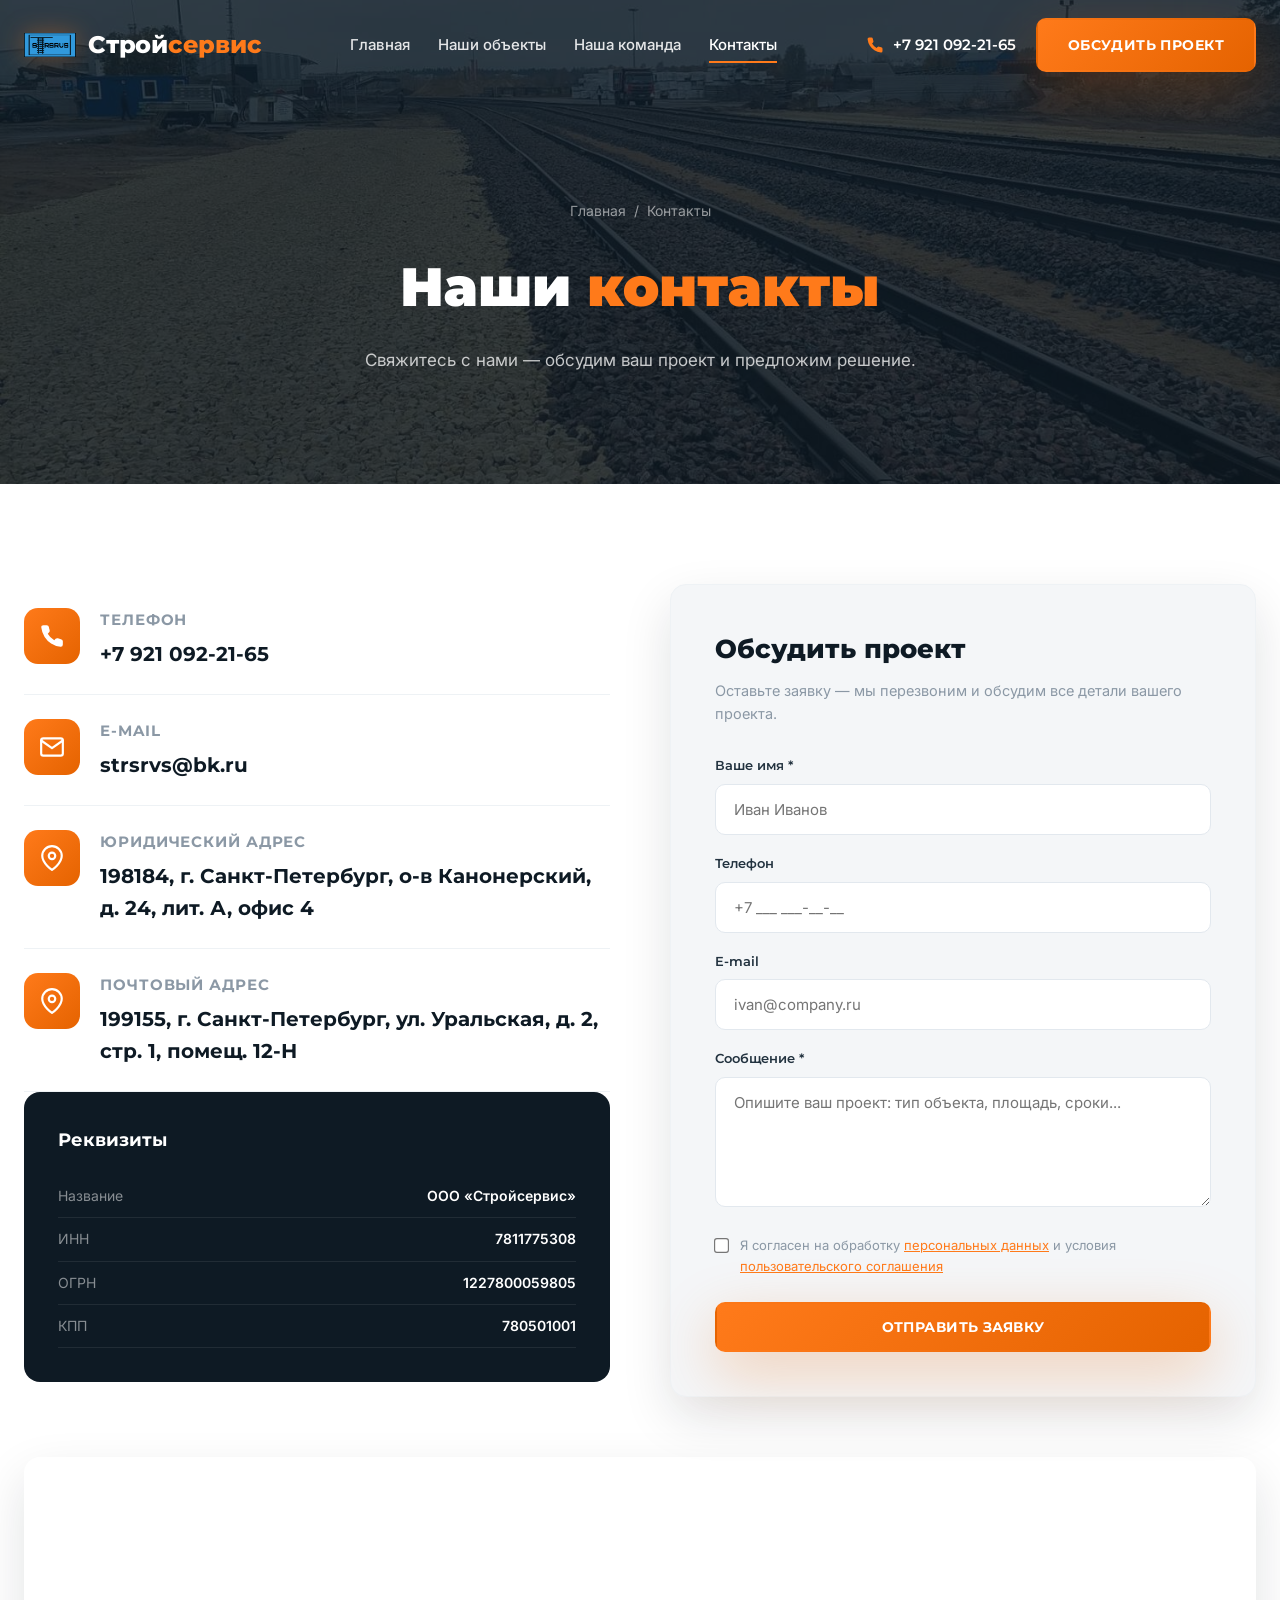
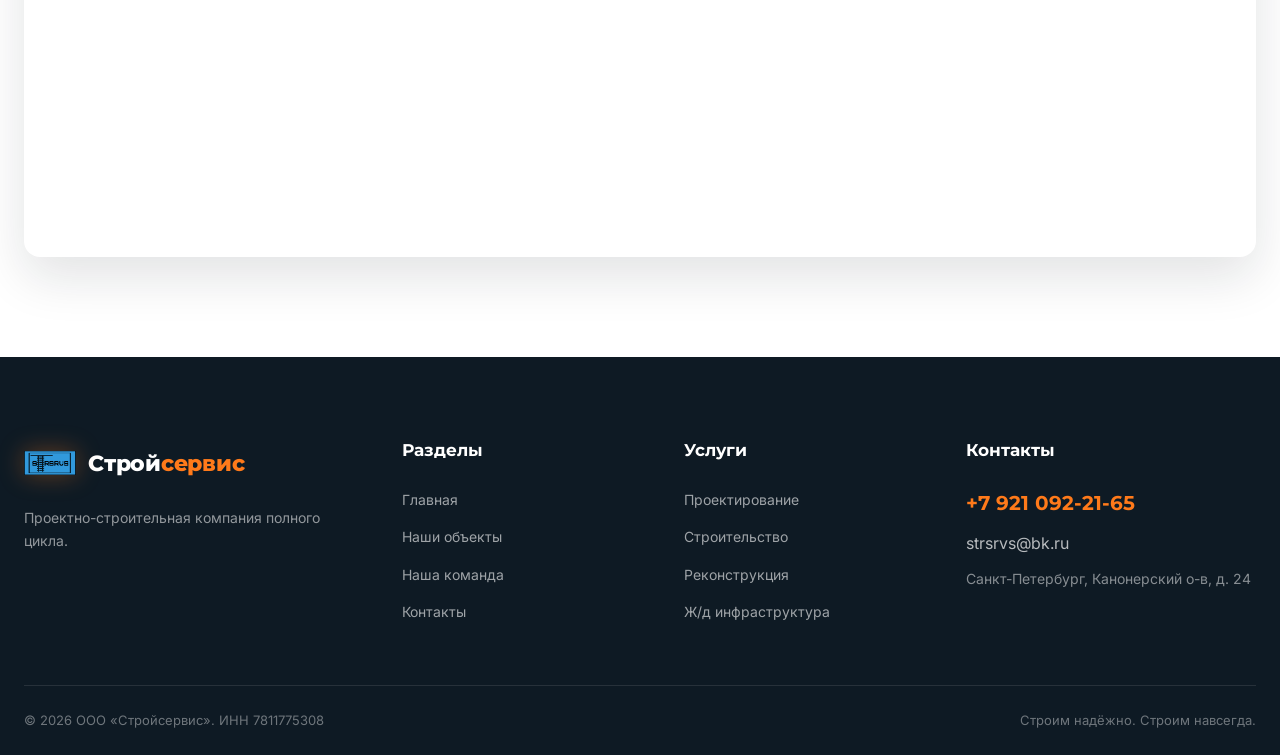
==== pages/contacts.html @ 8204094a "Redesign: modern building company website (Stroyservice)" ====
<!DOCTYPE html>
<html lang="ru">
<head>
    <meta charset="UTF-8">
    <meta name="viewport" content="width=device-width, initial-scale=1.0">
    <title>Контакты — Стройсервис</title>
    <meta name="description" content="Контакты строительной компании Стройсервис: телефон, адрес, email, форма обратной связи. Санкт-Петербург.">
    <link rel="preconnect" href="https://fonts.googleapis.com">
    <link rel="preconnect" href="https://fonts.gstatic.com" crossorigin>
    <link href="https://fonts.googleapis.com/css2?family=Montserrat:wght@400;500;600;700;800;900&family=Inter:wght@400;500;600;700&display=swap" rel="stylesheet">
    <link rel="stylesheet" href="../css/style.css">
</head>
<body>

<div class="progress-bar" id="progressBar"></div>

<!-- HEADER -->
<header class="header" id="header">
    <div class="container header-inner">
        <a href="../index.html" class="logo">
            <img src="../img/hero_5.png" alt="Стройсервис" class="logo-img">
            <span class="logo-text">Строй<span>сервис</span></span>
        </a>
        <nav class="nav" id="nav">
            <a href="../index.html" class="nav-link">Главная</a>
            <a href="objects.html" class="nav-link">Наши объекты</a>
            <a href="team.html" class="nav-link">Наша команда</a>
            <a href="contacts.html" class="nav-link active">Контакты</a>
        </nav>
        <div class="header-actions">
            <a href="tel:+79210922165" class="header-phone">
                <svg width="18" height="18" viewBox="0 0 24 24" fill="none"><path d="M22 16.92v3a2 2 0 0 1-2.18 2 19.79 19.79 0 0 1-8.63-3.07 19.5 19.5 0 0 1-6-6 19.79 19.79 0 0 1-3.07-8.67A2 2 0 0 1 4.11 2h3a2 2 0 0 1 2 1.72c.127.96.361 1.903.7 2.81a2 2 0 0 1-.45 2.11L8.09 9.91a16 16 0 0 0 6 6l1.27-1.27a2 2 0 0 1 2.11-.45c.907.339 1.85.573 2.81.7A2 2 0 0 1 22 16.92z" fill="currentColor"/></svg>
                <span>+7 921 092-21-65</span>
            </a>
            <a href="contacts.html" class="btn btn-primary">Обсудить проект</a>
            <button class="burger" id="burger" aria-label="Меню"><span></span><span></span><span></span></button>
        </div>
    </div>
</header>

<!-- MOBILE MENU -->
<div class="mobile-menu" id="mobileMenu">
    <nav class="mobile-nav">
        <a href="../index.html" class="mobile-link">Главная</a>
        <a href="objects.html" class="mobile-link">Наши объекты</a>
        <a href="team.html" class="mobile-link">Наша команда</a>
        <a href="contacts.html" class="mobile-link active">Контакты</a>
    </nav>
    <div class="mobile-bottom">
        <a href="tel:+79210922165" class="header-phone">+7 921 092-21-65</a>
        <a href="contacts.html" class="btn btn-primary btn-block">Обсудить проект</a>
    </div>
</div>

<!-- PAGE HERO -->
<section class="page-hero" style="background-image:url('../img/hero_4.jpeg')">
    <div class="hero-overlay"></div>
    <div class="container">
        <div class="breadcrumbs"><a href="../index.html">Главная</a><span>/</span><span>Контакты</span></div>
        <h1 class="page-hero-title">Наши <span>контакты</span></h1>
        <p class="page-hero-subtitle">Свяжитесь с нами — обсудим ваш проект и предложим решение.</p>
    </div>
</section>

<!-- CONTACTS -->
<section class="page-section">
    <div class="container">
        <div class="contact-grid">

            <!-- Left: info + requisites -->
            <div>
                <div class="contact-info-item js-scroll">
                    <div class="contact-icon">
                        <svg viewBox="0 0 24 24" fill="none"><path d="M22 16.92v3a2 2 0 0 1-2.18 2 19.79 19.79 0 0 1-8.63-3.07 19.5 19.5 0 0 1-6-6 19.79 19.79 0 0 1-3.07-8.67A2 2 0 0 1 4.11 2h3a2 2 0 0 1 2 1.72c.127.96.361 1.903.7 2.81a2 2 0 0 1-.45 2.11L8.09 9.91a16 16 0 0 0 6 6l1.27-1.27a2 2 0 0 1 2.11-.45c.907.339 1.85.573 2.81.7A2 2 0 0 1 22 16.92z" fill="currentColor"/></svg>
                    </div>
                    <div>
                        <div class="contact-item-title">Телефон</div>
                        <div class="contact-item-value"><a href="tel:+79210922165">+7 921 092-21-65</a></div>
                    </div>
                </div>

                <div class="contact-info-item js-scroll">
                    <div class="contact-icon">
                        <svg viewBox="0 0 24 24" fill="none"><path d="M4 4h16c1.1 0 2 .9 2 2v12c0 1.1-.9 2-2 2H4c-1.1 0-2-.9-2-2V6c0-1.1.9-2 2-2z" stroke="currentColor" stroke-width="2"/><path d="M22 6l-10 7L2 6" stroke="currentColor" stroke-width="2" stroke-linecap="round" stroke-linejoin="round"/></svg>
                    </div>
                    <div>
                        <div class="contact-item-title">E-mail</div>
                        <div class="contact-item-value"><a href="mailto:strsrvs@bk.ru">strsrvs@bk.ru</a></div>
                    </div>
                </div>

                <div class="contact-info-item js-scroll">
                    <div class="contact-icon">
                        <svg viewBox="0 0 24 24" fill="none"><path d="M21 10c0 7-9 13-9 13s-9-6-9-13a9 9 0 0 1 18 0z" stroke="currentColor" stroke-width="2"/><circle cx="12" cy="10" r="3" stroke="currentColor" stroke-width="2"/></svg>
                    </div>
                    <div>
                        <div class="contact-item-title">Юридический адрес</div>
                        <div class="contact-item-value">198184, г. Санкт-Петербург, о-в Канонерский, д. 24, лит. А, офис 4</div>
                    </div>
                </div>

                <div class="contact-info-item js-scroll">
                    <div class="contact-icon">
                        <svg viewBox="0 0 24 24" fill="none"><path d="M21 10c0 7-9 13-9 13s-9-6-9-13a9 9 0 0 1 18 0z" stroke="currentColor" stroke-width="2"/><circle cx="12" cy="10" r="3" stroke="currentColor" stroke-width="2"/></svg>
                    </div>
                    <div>
                        <div class="contact-item-title">Почтовый адрес</div>
                        <div class="contact-item-value">199155, г. Санкт-Петербург, ул. Уральская, д. 2, стр. 1, помещ. 12-Н</div>
                    </div>
                </div>

                <div class="requisites js-scroll">
                    <h4>Реквизиты</h4>
                    <div class="requisites-row"><dt>Название</dt><dd>ООО «Стройсервис»</dd></div>
                    <div class="requisites-row"><dt>ИНН</dt><dd>7811775308</dd></div>
                    <div class="requisites-row"><dt>ОГРН</dt><dd>1227800059805</dd></div>
                    <div class="requisites-row"><dt>КПП</dt><dd>780501001</dd></div>
                </div>
            </div>

            <!-- Right: form -->
            <div class="form-card js-scroll">
                <div class="form-title">Обсудить проект</div>
                <p class="form-subtitle">Оставьте заявку — мы перезвоним и обсудим все детали вашего проекта.</p>

                <form data-form="main">
                    <div class="form-group">
                        <label for="c-name">Ваше имя *</label>
                        <input class="form-input" type="text" id="c-name" placeholder="Иван Иванов" required>
                    </div>
                    <div class="form-group">
                        <label for="c-phone">Телефон</label>
                        <input class="form-input" type="tel" id="c-phone" placeholder="+7 ___ ___-__-__">
                    </div>
                    <div class="form-group">
                        <label for="c-email">E-mail</label>
                        <input class="form-input" type="email" id="c-email" placeholder="ivan@company.ru">
                    </div>
                    <div class="form-group">
                        <label for="c-msg">Сообщение *</label>
                        <textarea class="form-textarea" id="c-msg" placeholder="Опишите ваш проект: тип объекта, площадь, сроки..." required></textarea>
                    </div>
                    <label class="form-check">
                        <input type="checkbox" required>
                        <span>Я согласен на обработку <a href="#">персональных данных</a> и условия <a href="#">пользовательского соглашения</a></span>
                    </label>
                    <button type="submit" class="btn btn-primary btn-block" data-submit>Отправить заявку</button>
                </form>

                <div class="form-success" id="formSuccess">
                    <div class="check-icon">&check;</div>
                    <h3>Заявка отправлена!</h3>
                    <p>Мы свяжемся с вами в ближайшее время.</p>
                </div>
            </div>

        </div>

        <!-- MAP -->
        <div class="map-wrap js-scroll" style="margin-top:60px;">
            <iframe src="https://www.google.com/maps/embed?pb=!1m18!1m12!1m3!1d3000.5!2d30.267386!3d59.949059!2m3!1f0!2f0!3f0!3m2!1i1024!2i768!4f13.1!3m3!1m2!1s0x0%3A0x0!2z59.949059%2C30.267386!5e0!3m2!1sru!2sru!4v1700000000000" allowfullscreen loading="lazy"></iframe>
        </div>

    </div>
</section>

<!-- FOOTER -->
<footer class="footer">
    <div class="container">
        <div class="footer-grid">
            <div class="footer-col">
                <a href="../index.html" class="logo footer-logo">
                    <img src="../img/hero_5.png" alt="Стройсервис" class="logo-img">
                    <span class="logo-text">Строй<span>сервис</span></span>
                </a>
                <p class="footer-desc">Проектно-строительная компания полного цикла.</p>
            </div>
            <div class="footer-col">
                <h4>Разделы</h4>
                <ul class="footer-links">
                    <li><a href="../index.html">Главная</a></li>
                    <li><a href="objects.html">Наши объекты</a></li>
                    <li><a href="team.html">Наша команда</a></li>
                    <li><a href="contacts.html">Контакты</a></li>
                </ul>
            </div>
            <div class="footer-col">
                <h4>Услуги</h4>
                <ul class="footer-links">
                    <li><a href="objects.html">Проектирование</a></li>
                    <li><a href="objects.html">Строительство</a></li>
                    <li><a href="objects.html">Реконструкция</a></li>
                    <li><a href="objects.html">Ж/д инфраструктура</a></li>
                </ul>
            </div>
            <div class="footer-col">
                <h4>Контакты</h4>
                <div class="footer-contact">
                    <a href="tel:+79210922165" class="footer-phone">+7 921 092-21-65</a>
                    <a href="mailto:strsrvs@bk.ru" class="footer-mail">strsrvs@bk.ru</a>
                    <p class="footer-addr">Санкт-Петербург, Канонерский о-в, д. 24</p>
                </div>
            </div>
        </div>
        <div class="footer-bottom">
            <span>&copy; <span id="year"></span> ООО &laquo;Стройсервис&raquo;. ИНН 7811775308</span>
            <span>Строим надёжно. Строим навсегда.</span>
        </div>
    </div>
</footer>

<script src="../js/main.js"></script>
</body>
</html>
---- css/style.css ----
/* =====================================================
   Стройсервис — современный дизайн строительной компании
   ===================================================== */

:root {
    --dark: #0e1a24;
    --dark-2: #16232f;
    --dark-3: #1d2d3a;
    --accent: #ff7a1a;
    --accent-dark: #e56300;
    --accent-light: #ffa35c;
    --light: #f4f6f8;
    --white: #ffffff;
    --gray: #8b98a5;
    --text: #22323f;
    --radius: 16px;
    --radius-sm: 10px;
    --font-h: 'Montserrat', sans-serif;
    --font-b: 'Inter', sans-serif;
    --shadow: 0 20px 50px rgba(14, 26, 36, .12);
    --shadow-brand: 0 20px 60px rgba(229, 99, 0, .28);
    --transition: .35s cubic-bezier(.22, .68, 0, 1);
}

*, *::before, *::after {
    box-sizing: border-box;
    margin: 0;
    padding: 0;
}

html {
    scroll-behavior: smooth;
}

body {
    font-family: var(--font-b);
    color: var(--text);
    background: var(--white);
    line-height: 1.6;
    overflow-x: hidden;
}

img {
    max-width: 100%;
    display: block;
}

a {
    text-decoration: none;
    color: inherit;
}

ul {
    list-style: none;
}

button {
    font-family: inherit;
    cursor: pointer;
    border: none;
    background: none;
}

.container {
    width: 100%;
    max-width: 1280px;
    margin: 0 auto;
    padding: 0 24px;
}

.accent {
    color: var(--accent);
}

/* ---------- Progress bar ---------- */
.progress-bar {
    position: fixed;
    top: 0;
    left: 0;
    height: 3px;
    width: 0;
    background: linear-gradient(90deg, var(--accent), var(--accent-light));
    z-index: 1002;
    transition: width .1s linear;
}

/* ---------- Buttons ---------- */
.btn {
    display: inline-flex;
    align-items: center;
    justify-content: center;
    gap: 8px;
    padding: 14px 30px;
    font-family: var(--font-h);
    font-weight: 700;
    font-size: 14px;
    letter-spacing: .03em;
    text-transform: uppercase;
    border-radius: var(--radius-sm);
    transition: var(--transition);
    white-space: nowrap;
    border: 2px solid transparent;
}

.btn-lg {
    padding: 17px 38px;
    font-size: 15px;
}

.btn-block {
    width: 100%;
}

.btn-primary {
    background: linear-gradient(135deg, var(--accent), var(--accent-dark));
    color: var(--white);
    box-shadow: var(--shadow-brand);
}

.btn-primary:hover {
    transform: translateY(-3px);
    box-shadow: 0 28px 70px rgba(229, 99, 0, .4);
}

.btn-ghost {
    background: transparent;
    color: var(--white);
    border-color: rgba(255, 255, 255, .5);
}

.btn-ghost:hover {
    border-color: var(--accent);
    background: var(--accent);
    transform: translateY(-3px);
}

.btn-outline {
    color: var(--dark);
    background: transparent;
    border-color: var(--dark);
}

.btn-outline:hover {
    background: var(--dark);
    color: var(--white);
}

.btn-light {
    background: var(--white);
    color: var(--dark);
    box-shadow: 0 20px 50px rgba(0, 0, 0, .25);
}

.btn-light:hover {
    transform: translateY(-3px);
    background: var(--accent);
    color: var(--white);
}

/* ---------- Header ---------- */
.header {
    position: fixed;
    top: 0;
    left: 0;
    right: 0;
    z-index: 1000;
    padding: 18px 0;
    transition: var(--transition);
    background: transparent;
}

.header.scrolled {
    background: rgba(14, 26, 36, .92);
    backdrop-filter: blur(14px);
    padding: 12px 0;
    box-shadow: 0 10px 40px rgba(0, 0, 0, .3);
}

.header-inner {
    display: flex;
    align-items: center;
    justify-content: space-between;
    gap: 30px;
}

.logo {
    display: flex;
    align-items: center;
    gap: 12px;
}

.logo-img {
    width: 52px;
    height: 52px;
    object-fit: contain;
    filter: drop-shadow(0 0 12px rgba(255, 122, 26, .35));
}

.logo-text {
    font-family: var(--font-h);
    font-weight: 800;
    font-size: 24px;
    color: var(--white);
    letter-spacing: -0.01em;
}

.logo-text span {
    color: var(--accent);
}

.nav {
    display: flex;
    gap: 28px;
}

.nav-link {
    position: relative;
    color: rgba(255, 255, 255, .88);
    font-weight: 500;
    font-size: 15px;
    padding: 6px 0;
    transition: color var(--transition);
}

.nav-link::after {
    content: '';
    position: absolute;
    bottom: 0;
    left: 0;
    width: 0;
    height: 2px;
    background: var(--accent);
    transition: width var(--transition);
}

.nav-link:hover, .nav-link.active {
    color: var(--white);
}

.nav-link:hover::after, .nav-link.active::after {
    width: 100%;
}

.header-actions {
    display: flex;
    align-items: center;
    gap: 20px;
}

.header-phone {
    display: flex;
    align-items: center;
    gap: 9px;
    color: var(--white);
    font-weight: 600;
    font-size: 15px;
    font-family: var(--font-h);
    transition: color var(--transition);
}

.header-phone svg {
    color: var(--accent);
}

.header-phone:hover {
    color: var(--accent);
}

.burger {
    display: none;
    flex-direction: column;
    gap: 5px;
    padding: 8px;
}

.burger span {
    width: 26px;
    height: 3px;
    background: var(--white);
    border-radius: 3px;
    transition: var(--transition);
}

.burger.open span:nth-child(1) {
    transform: translateY(8px) rotate(45deg);
}

.burger.open span:nth-child(2) {
    opacity: 0;
}

.burger.open span:nth-child(3) {
    transform: translateY(-8px) rotate(-45deg);
}

/* ---------- Mobile menu ---------- */
.mobile-menu {
    position: fixed;
    top: 0;
    right: -100%;
    width: 340px;
    max-width: 90vw;
    height: 100vh;
    background: var(--dark);
    z-index: 999;
    padding: 120px 36px 40px;
    display: flex;
    flex-direction: column;
    justify-content: space-between;
    transition: right .4s cubic-bezier(.22, .68, 0, 1);
    box-shadow: -20px 0 60px rgba(0, 0, 0, .4);
}

.mobile-menu.open {
    right: 0;
}

.mobile-nav {
    display: flex;
    flex-direction: column;
    gap: 8px;
}

.mobile-link {
    font-family: var(--font-h);
    font-size: 22px;
    font-weight: 700;
    color: rgba(255, 255, 255, .85);
    padding: 12px 0;
    border-bottom: 1px solid rgba(255, 255, 255, .08);
    transition: color var(--transition);
}

.mobile-link:hover, .mobile-link.active {
    color: var(--accent);
    padding-left: 10px;
}

.mobile-bottom {
    display: flex;
    flex-direction: column;
    gap: 18px;
}

/* ---------- Hero ---------- */
.hero {
    position: relative;
    min-height: 100vh;
    display: flex;
    align-items: center;
    overflow: hidden;
}

.hero-slider {
    position: absolute;
    inset: 0;
}

.hero-slide {
    position: absolute;
    inset: 0;
    background-size: cover;
    background-position: center;
    opacity: 0;
    transform: scale(1.06);
    transition: opacity 1s ease, transform 7s ease;
}

.hero-slide.active {
    opacity: 1;
    transform: scale(1);
}

.hero-overlay {
    position: absolute;
    inset: 0;
    background: linear-gradient(120deg, rgba(14, 26, 36, .94) 0%, rgba(14, 26, 36, .78) 45%, rgba(14, 26, 36, .4) 100%);
}

.hero-content {
    position: relative;
    z-index: 5;
    max-width: 750px;
    padding-top: 140px;
    padding-bottom: 100px;
}

.hero-badge {
    display: inline-block;
    background: rgba(255, 122, 26, .15);
    border: 1px solid rgba(255, 122, 26, .4);
    color: var(--accent-light);
    font-family: var(--font-h);
    font-weight: 600;
    font-size: 13px;
    letter-spacing: .12em;
    text-transform: uppercase;
    padding: 9px 18px;
    border-radius: 40px;
    margin-bottom: 26px;
    backdrop-filter: blur(6px);
}

.hero-title {
    font-family: var(--font-h);
    font-weight: 900;
    font-size: clamp(34px, 5.4vw, 62px);
    line-height: 1.08;
    color: var(--white);
    margin-bottom: 24px;
}

.hero-text {
    font-size: 17px;
    color: rgba(255, 255, 255, .82);
    max-width: 560px;
    margin-bottom: 36px;
}

.hero-actions {
    display: flex;
    flex-wrap: wrap;
    gap: 16px;
}

.hero-controls {
    position: absolute;
    bottom: 40px;
    left: 50%;
    transform: translateX(-50%);
    display: flex;
    align-items: center;
    gap: 20px;
    z-index: 10;
}

.hero-arrow {
    width: 46px;
    height: 46px;
    border-radius: 50%;
    border: 1px solid rgba(255, 255, 255, .35);
    color: var(--white);
    font-size: 18px;
    display: flex;
    align-items: center;
    justify-content: center;
    transition: var(--transition);
}

.hero-arrow:hover {
    background: var(--accent);
    border-color: var(--accent);
    transform: scale(1.08);
}

.hero-dots {
    display: flex;
    gap: 9px;
}

.hero-dots span {
    width: 10px;
    height: 10px;
    border-radius: 50%;
    background: rgba(255, 255, 255, .35);
    cursor: pointer;
    transition: var(--transition);
}

.hero-dots span.active {
    background: var(--accent);
    transform: scale(1.25);
}

.hero-scroll {
    position: absolute;
    right: 34px;
    bottom: 40px;
    display: flex;
    align-items: center;
    gap: 12px;
    color: rgba(255, 255, 255, .7);
    font-size: 12px;
    letter-spacing: .12em;
    text-transform: uppercase;
    writing-mode: vertical-rl;
    z-index: 10;
}

.hero-scroll span {
    display: block;
    width: 2px;
    height: 60px;
    background: linear-gradient(var(--accent), transparent);
    animation: scrollPulse 2s infinite;
}

@keyframes scrollPulse {
    0% { transform: scaleY(0); transform-origin: top; }
    50% { transform: scaleY(1); transform-origin: top; }
    51% { transform-origin: bottom; }
    100% { transform: scaleY(0); transform-origin: bottom; }
}

/* ---------- Stats ---------- */
.stats {
    position: relative;
    z-index: 20;
    margin-top: -1px;
    background: linear-gradient(135deg, var(--accent), var(--accent-dark));
    padding: 56px 0;
}

.stats-grid {
    display: grid;
    grid-template-columns: repeat(6, 1fr);
    gap: 30px;
}

.stat-value {
    font-family: var(--font-h);
    font-weight: 900;
    font-size: clamp(28px, 3.4vw, 44px);
    color: var(--white);
    line-height: 1.1;
}

.stat-label {
    color: rgba(255, 255, 255, .88);
    font-size: 13px;
    margin-top: 8px;
    line-height: 1.4;
}

/* ---------- Section base ---------- */
.section {
    padding: 110px 0;
}

.section-head {
    display: flex;
    align-items: flex-end;
    justify-content: space-between;
    gap: 30px;
    margin-bottom: 56px;
}

.section-head.light {
    display: block;
    margin-bottom: 48px;
}

.section-tag {
    display: inline-block;
    color: var(--accent);
    font-family: var(--font-h);
    font-weight: 700;
    font-size: 13px;
    letter-spacing: .18em;
    text-transform: uppercase;
    margin-bottom: 14px;
}

.section-title {
    font-family: var(--font-h);
    font-weight: 900;
    font-size: clamp(28px, 3.6vw, 44px);
    line-height: 1.15;
    color: var(--dark);
}

.section-title.accent-color {
    color: var(--dark);
}

.section-subtitle {
    color: var(--gray);
    font-size: 16px;
    max-width: 620px;
    margin-top: 12px;
}

/* ---------- Services ---------- */
.services {
    background: var(--white);
}

.services-grid {
    display: grid;
    grid-template-columns: repeat(3, 1fr);
    gap: 26px;
}

.service-card {
    background: var(--light);
    border-radius: var(--radius);
    padding: 36px 30px;
    border: 1px solid transparent;
    transition: var(--transition);
    position: relative;
    overflow: hidden;
}

.service-card::before {
    content: '';
    position: absolute;
    top: 0;
    left: 0;
    width: 100%;
    height: 3px;
    background: linear-gradient(90deg, var(--accent), var(--accent-light));
    transform: scaleX(0);
    transform-origin: left;
    transition: transform var(--transition);
}

.service-card:hover {
    background: var(--white);
    border-color: #e8edf2;
    box-shadow: var(--shadow);
    transform: translateY(-8px);
}

.service-card:hover::before {
    transform: scaleX(1);
}

.service-icon {
    width: 72px;
    height: 72px;
    border-radius: 18px;
    background: linear-gradient(135deg, var(--accent), var(--accent-dark));
    display: flex;
    align-items: center;
    justify-content: center;
    color: var(--white);
    margin-bottom: 22px;
    box-shadow: var(--shadow-brand);
    transition: var(--transition);
}

.service-card:hover .service-icon {
    transform: rotate(-6deg) scale(1.06);
}

.service-title {
    font-family: var(--font-h);
    font-weight: 800;
    font-size: 20px;
    color: var(--dark);
    margin-bottom: 10px;
}

.service-text {
    color: var(--gray);
    font-size: 15px;
}

/* ---------- Conditions (dark) ---------- */
.conditions {
    background: var(--dark);
    padding: 110px 0;
    position: relative;
    overflow: hidden;
}

.conditions::before {
    content: '';
    position: absolute;
    top: -20%;
    right: -10%;
    width: 600px;
    height: 600px;
    background: radial-gradient(circle, rgba(255, 122, 26, .12), transparent 60%);
}

.conditions .section-title {
    color: var(--white);
}

.conditions .section-subtitle {
    color: rgba(255, 255, 255, .65);
}

.cond-grid {
    display: grid;
    grid-template-columns: repeat(5, 1fr);
    gap: 20px;
    position: relative;
    z-index: 2;
}

.cond-item {
    background: var(--dark-2);
    border: 1px solid rgba(255, 255, 255, .07);
    border-radius: var(--radius);
    padding: 28px 24px;
    transition: var(--transition);
}

.cond-item:hover {
    background: var(--dark-3);
    border-color: var(--accent);
    transform: translateY(-6px);
}

.cond-num {
    font-family: var(--font-h);
    font-weight: 900;
    font-size: 34px;
    color: var(--accent);
    opacity: .85;
    display: block;
    margin-bottom: 16px;
}

.cond-item h4 {
    font-family: var(--font-h);
    font-weight: 700;
    font-size: 16px;
    color: var(--white);
    margin-bottom: 10px;
}

.cond-item p {
    font-size: 13.5px;
    color: rgba(255, 255, 255, .6);
    line-height: 1.55;
}

/* ---------- Gallery ---------- */
.gallery {
    background: var(--white);
}

.gallery-grid {
    display: grid;
    grid-template-columns: repeat(4, 1fr);
    grid-auto-rows: 230px;
    gap: 16px;
}

.gallery-item {
    position: relative;
    overflow: hidden;
    border-radius: var(--radius-sm);
    cursor: pointer;
}

.gallery-item img {
    width: 100%;
    height: 100%;
    object-fit: cover;
    transition: transform .7s ease;
}

.gallery-item:hover img {
    transform: scale(1.1);
}

.gallery-overlay {
    position: absolute;
    inset: 0;
    background: linear-gradient(180deg, transparent 40%, rgba(14, 26, 36, .9));
    display: flex;
    align-items: flex-end;
    padding: 20px;
    opacity: 0;
    transition: opacity var(--transition);
}

.gallery-item:hover .gallery-overlay {
    opacity: 1;
}

.gallery-overlay span {
    color: var(--white);
    font-family: var(--font-h);
    font-weight: 600;
    font-size: 14px;
    transform: translateY(10px);
    transition: transform var(--transition);
}

.gallery-item:hover .gallery-overlay span {
    transform: translateY(0);
}

/* ---------- About ---------- */
.about {
    background: var(--light);
    padding: 110px 0;
}

.about-grid {
    display: grid;
    grid-template-columns: 1.05fr 1fr;
    gap: 70px;
    align-items: center;
}

.about-media {
    position: relative;
}

.about-media > img {
    border-radius: var(--radius);
    box-shadow: var(--shadow);
    width: 100%;
    height: 520px;
    object-fit: cover;
}

.about-card {
    position: absolute;
    bottom: -30px;
    left: -30px;
    background: linear-gradient(135deg, var(--accent), var(--accent-dark));
    border-radius: var(--radius);
    padding: 30px 34px;
    max-width: 280px;
    box-shadow: var(--shadow-brand);
    display: flex;
    flex-direction: column;
    gap: 6px;
}

.about-card-value {
    font-family: var(--font-h);
    font-weight: 900;
    font-size: 40px;
    color: var(--white);
}

.about-card-text {
    color: rgba(255, 255, 255, .9);
    font-size: 14px;
}

.about-content > p {
    color: var(--gray);
    font-size: 16px;
    margin-bottom: 16px;
}

.about-list {
    margin: 26px 0 34px;
    display: flex;
    flex-direction: column;
    gap: 14px;
}

.about-list li {
    display: flex;
    align-items: center;
    gap: 14px;
    font-size: 15px;
    color: var(--text);
}

.about-list strong {
    font-family: var(--font-h);
    color: var(--accent);
    font-size: 18px;
}

/* ---------- Testimonials ---------- */
.testimonials {
    background: var(--white);
}

.testi-slider {
    position: relative;
    overflow: hidden;
}

.testi-track {
    display: flex;
    transition: transform .6s ease;
}

.testi-card {
    min-width: 100%;
    background: var(--light);
    border-radius: var(--radius);
    padding: 48px;
}

.testi-quote {
    color: var(--accent);
    margin-bottom: 20px;
    opacity: .8;
}

.testi-text {
    font-size: 18px;
    color: var(--text);
    font-style: italic;
    margin-bottom: 32px;
    max-width: 760px;
}

.testi-author {
    display: flex;
    align-items: center;
    gap: 16px;
}

.testi-avatar {
    width: 54px;
    height: 54px;
    border-radius: 50%;
    background: linear-gradient(135deg, var(--accent), var(--accent-dark));
    color: var(--white);
    font-family: var(--font-h);
    font-weight: 800;
    display: flex;
    align-items: center;
    justify-content: center;
    font-size: 18px;
}

.testi-name {
    font-family: var(--font-h);
    font-weight: 700;
    color: var(--dark);
}

.testi-role {
    font-size: 14px;
    color: var(--gray);
}

.testi-arrows {
    display: flex;
    gap: 12px;
    margin-top: 28px;
}

.testi-arrows .hero-arrow {
    color: var(--dark);
    border-color: var(--dark);
}

.testi-arrows .hero-arrow:hover {
    color: var(--white);
    background: var(--accent);
    border-color: var(--accent);
}

/* ---------- CTA ---------- */
.cta {
    background: linear-gradient(135deg, var(--accent) 0%, var(--accent-dark) 100%);
    padding: 80px 0;
}

.cta-inner {
    display: flex;
    align-items: center;
    justify-content: space-between;
    gap: 40px;
}

.cta-title {
    font-family: var(--font-h);
    font-weight: 900;
    font-size: clamp(28px, 3.4vw, 42px);
    color: var(--white);
    margin-bottom: 10px;
}

.cta-subtitle {
    color: rgba(255, 255, 255, .9);
    font-size: 16px;
}

/* ---------- Footer ---------- */
.footer {
    background: var(--dark);
    color: var(--white);
    padding: 80px 0 0;
}

.footer-grid {
    display: grid;
    grid-template-columns: 1.4fr 1fr 1fr 1.2fr;
    gap: 40px;
    padding-bottom: 60px;
}

.footer-logo .logo-text {
    font-size: 22px;
}

.footer-desc {
    color: rgba(255, 255, 255, .55);
    font-size: 14px;
    margin-top: 18px;
    max-width: 320px;
}

.footer-col h4 {
    font-family: var(--font-h);
    font-weight: 700;
    font-size: 17px;
    margin-bottom: 22px;
    color: var(--white);
}

.footer-links {
    display: flex;
    flex-direction: column;
    gap: 12px;
}

.footer-links a {
    color: rgba(255, 255, 255, .6);
    font-size: 14px;
    transition: var(--transition);
}

.footer-links a:hover {
    color: var(--accent);
    padding-left: 6px;
}

.footer-contact {
    display: flex;
    flex-direction: column;
    gap: 12px;
}

.footer-phone {
    font-family: var(--font-h);
    font-weight: 700;
    font-size: 20px;
    color: var(--accent);
    transition: var(--transition);
}

.footer-phone:hover {
    color: var(--accent-light);
}

.footer-mail {
    color: rgba(255, 255, 255, .7);
    transition: var(--transition);
}

.footer-mail:hover {
    color: var(--accent);
}

.footer-addr {
    color: rgba(255, 255, 255, .5);
    font-size: 14px;
}

.footer-bottom {
    border-top: 1px solid rgba(255, 255, 255, .1);
    padding: 24px 0;
    display: flex;
    align-items: center;
    justify-content: space-between;
    gap: 20px;
    flex-wrap: wrap;
    color: rgba(255, 255, 255, .4);
    font-size: 13px;
}

/* =====================================================
   ВНУТРЕННИЕ СТРАНИЦЫ
   ===================================================== */

.page-hero {
    position: relative;
    padding: 200px 0 110px;
    background-size: cover;
    background-position: center;
    color: var(--white);
    text-align: center;
}

.page-hero .hero-overlay {
    background: rgba(14, 26, 36, .82);
}

.page-hero .container {
    position: relative;
    z-index: 2;
}

.page-hero-title {
    font-family: var(--font-h);
    font-weight: 900;
    font-size: clamp(32px, 4.6vw, 54px);
    margin-bottom: 16px;
}

.page-hero-title span {
    color: var(--accent);
}

.page-hero-subtitle {
    color: rgba(255, 255, 255, .75);
    font-size: 17px;
    max-width: 640px;
    margin: 0 auto;
}

.breadcrumbs {
    position: relative;
    z-index: 2;
    display: flex;
    justify-content: center;
    gap: 8px;
    margin-bottom: 22px;
    color: rgba(255, 255, 255, .55);
    font-size: 14px;
}

.breadcrumbs a {
    transition: color var(--transition);
}

.breadcrumbs a:hover {
    color: var(--accent);
}

.page-section {
    padding: 100px 0;
}

.page-section.alt {
    background: var(--light);
}

/* ---------- Objects page ---------- */
.filter-bar {
    display: flex;
    flex-wrap: wrap;
    justify-content: center;
    gap: 12px;
    margin-bottom: 50px;
}

.filter-btn {
    padding: 12px 26px;
    border-radius: 40px;
    border: 1.5px solid #e4e9ee;
    font-weight: 600;
    font-size: 14px;
    color: var(--text);
    transition: var(--transition);
    background: transparent;
}

.filter-btn:hover {
    border-color: var(--accent);
    color: var(--accent);
}

.filter-btn.active {
    background: var(--dark);
    border-color: var(--dark);
    color: var(--white);
}

.object-card {
    position: relative;
    border-radius: var(--radius);
    overflow: hidden;
    height: 340px;
    cursor: pointer;
    display: block;
}

.object-card img {
    width: 100%;
    height: 100%;
    object-fit: cover;
    transition: transform .7s ease;
}

.object-card:hover img {
    transform: scale(1.08);
}

.object-card .gallery-overlay {
    opacity: 1;
    background: linear-gradient(180deg, transparent 30%, rgba(14, 26, 36, .95));
}

.object-card .gallery-overlay span {
    transform: none;
    font-size: 18px;
    font-family: var(--font-h);
    font-weight: 700;
}

.object-card .object-tag {
    position: absolute;
    top: 18px;
    left: 18px;
    background: var(--accent);
    color: var(--white);
    font-family: var(--font-h);
    font-weight: 700;
    font-size: 12px;
    padding: 6px 14px;
    border-radius: 30px;
    text-transform: uppercase;
    letter-spacing: .06em;
    transition: var(--transition);
}

/* ---------- Lightbox ---------- */
.lightbox {
    position: fixed;
    inset: 0;
    background: rgba(14, 26, 36, .95);
    display: flex;
    align-items: center;
    justify-content: center;
    z-index: 2000;
    opacity: 0;
    visibility: hidden;
    transition: var(--transition);
}

.lightbox.open {
    opacity: 1;
    visibility: visible;
}

.lightbox img {
    max-width: 90vw;
    max-height: 85vh;
    border-radius: var(--radius-sm);
    box-shadow: 0 30px 80px rgba(0, 0, 0, .6);
}

.lightbox-close {
    position: absolute;
    top: 30px;
    right: 40px;
    color: var(--white);
    font-size: 40px;
    cursor: pointer;
    transition: var(--transition);
}

.lightbox-close:hover {
    color: var(--accent);
    transform: rotate(90deg);
}

.lightbox-prev, .lightbox-next {
    position: absolute;
    top: 50%;
    transform: translateY(-50%);
    width: 56px;
    height: 56px;
    border-radius: 50%;
    border: 1px solid rgba(255, 255, 255, .3);
    color: var(--white);
    font-size: 22px;
    transition: var(--transition);
}

.lightbox-prev:hover, .lightbox-next:hover {
    background: var(--accent);
    border-color: var(--accent);
}

.lightbox-prev { left: 40px; }
.lightbox-next { right: 40px; }

/* ---------- Team page ---------- */
.team-grid {
    display: grid;
    grid-template-columns: repeat(4, 1fr);
    gap: 26px;
}

.team-card {
    background: var(--white);
    border-radius: var(--radius);
    overflow: hidden;
    box-shadow: 0 10px 30px rgba(14, 26, 36, .08);
    transition: var(--transition);
    border: 1px solid #eef2f5;
}

.team-card:hover {
    transform: translateY(-8px);
    box-shadow: var(--shadow);
}

.team-photo {
    height: 280px;
    background: linear-gradient(135deg, var(--dark-2), var(--dark-3));
    display: flex;
    align-items: center;
    justify-content: center;
    position: relative;
    overflow: hidden;
}

.team-photo .initials {
    font-family: var(--font-h);
    font-weight: 900;
    font-size: 64px;
    color: var(--accent);
    opacity: .9;
}

.team-photo::before {
    content: '';
    position: absolute;
    inset: 0;
    background: radial-gradient(circle at 70% 20%, rgba(255, 122, 26, .25), transparent 55%);
}

.team-info {
    padding: 24px;
}

.team-name {
    font-family: var(--font-h);
    font-weight: 800;
    font-size: 18px;
    color: var(--dark);
    margin-bottom: 4px;
}

.team-role {
    color: var(--accent);
    font-size: 13.5px;
    font-weight: 600;
    margin-bottom: 10px;
    font-family: var(--font-h);
    letter-spacing: .04em;
    text-transform: uppercase;
}

.team-experience {
    color: var(--gray);
    font-size: 13.5px;
}

/* ---------- Contacts page ---------- */
.contact-grid {
    display: grid;
    grid-template-columns: 1fr 1fr;
    gap: 60px;
}

.contact-info-item {
    display: flex;
    gap: 20px;
    padding: 24px 0;
    border-bottom: 1px solid #eef2f5;
}

.contact-icon {
    width: 56px;
    height: 56px;
    flex-shrink: 0;
    border-radius: 14px;
    background: linear-gradient(135deg, var(--accent), var(--accent-dark));
    color: var(--white);
    display: flex;
    align-items: center;
    justify-content: center;
}

.contact-icon svg {
    width: 26px;
    height: 26px;
}

.contact-item-title {
    font-family: var(--font-h);
    font-weight: 700;
    font-size: 15px;
    color: var(--gray);
    text-transform: uppercase;
    letter-spacing: .06em;
    margin-bottom: 6px;
}

.contact-item-value {
    font-family: var(--font-h);
    font-weight: 700;
    font-size: 20px;
    color: var(--dark);
}

.contact-item-value a {
    transition: color var(--transition);
}

.contact-item-value a:hover {
    color: var(--accent);
}

.requisites {
    background: var(--dark);
    border-radius: var(--radius);
    padding: 34px;
    color: var(--white);
}

.requisites h4 {
    font-family: var(--font-h);
    font-weight: 700;
    font-size: 18px;
    margin-bottom: 20px;
}

.requisites-row {
    display: flex;
    justify-content: space-between;
    gap: 20px;
    padding: 10px 0;
    border-bottom: 1px solid rgba(255, 255, 255, .08);
    font-size: 14px;
}

.requisites-row dt {
    color: rgba(255, 255, 255, .5);
}

.requisites-row dd {
    color: var(--white);
    font-weight: 600;
}

/* ---------- Form ---------- */
.form-card {
    background: var(--light);
    border-radius: var(--radius);
    padding: 44px;
    box-shadow: var(--shadow);
    border: 1px solid #eef2f5;
}

.form-title {
    font-family: var(--font-h);
    font-weight: 800;
    font-size: 26px;
    color: var(--dark);
    margin-bottom: 8px;
}

.form-subtitle {
    color: var(--gray);
    font-size: 14.5px;
    margin-bottom: 30px;
}

.form-group {
    margin-bottom: 18px;
}

.form-group label {
    display: block;
    font-family: var(--font-h);
    font-weight: 600;
    font-size: 13px;
    color: var(--text);
    margin-bottom: 8px;
}

.form-input, .form-textarea {
    width: 100%;
    padding: 15px 18px;
    border: 1.5px solid #e2e8ee;
    border-radius: var(--radius-sm);
    font-family: var(--font-b);
    font-size: 15px;
    background: var(--white);
    color: var(--text);
    transition: var(--transition);
    outline: none;
}

.form-input:focus, .form-textarea:focus {
    border-color: var(--accent);
    box-shadow: 0 0 0 3px rgba(255, 122, 26, .15);
}

.form-textarea {
    resize: vertical;
    min-height: 130px;
}

.form-check {
    display: flex;
    align-items: flex-start;
    gap: 12px;
    font-size: 13px;
    color: var(--gray);
    margin: 20px 0 26px;
}

.form-check input {
    margin-top: 4px;
    accent-color: var(--accent);
    transform: scale(1.15);
}

.form-check a {
    color: var(--accent);
    text-decoration: underline;
}

.form-success {
    display: none;
    text-align: center;
    padding: 40px;
    background: var(--light);
    border-radius: var(--radius);
}

.form-success.show {
    display: block;
}

.form-success .check-icon {
    width: 70px;
    height: 70px;
    margin: 0 auto 20px;
    border-radius: 50%;
    background: linear-gradient(135deg, #2ecc71, #27ae60);
    color: var(--white);
    display: flex;
    align-items: center;
    justify-content: center;
    font-size: 32px;
    font-weight: 800;
}

.form-success h3 {
    font-family: var(--font-h);
    font-weight: 800;
    color: var(--dark);
    margin-bottom: 8px;
}

.form-success p {
    color: var(--gray);
}

/* ---------- Map ---------- */
.map-wrap {
    border-radius: var(--radius);
    overflow: hidden;
    box-shadow: var(--shadow);
}

.map-wrap iframe {
    width: 100%;
    height: 400px;
    border: 0;
    display: block;
}

/* ---------- Process ---------- */
.process-steps {
    display: grid;
    grid-template-columns: repeat(4, 1fr);
    gap: 24px;
    counter-reset: step;
}

.process-step {
    position: relative;
    background: var(--white);
    border: 1px solid #eef2f5;
    border-radius: var(--radius);
    padding: 40px 26px 26px;
    transition: var(--transition);
}

.process-step:hover {
    box-shadow: var(--shadow);
    transform: translateY(-6px);
    border-color: var(--accent);
}

.process-step::before {
    counter-increment: step;
    content: counter(step, decimal-leading-zero);
    font-family: var(--font-h);
    font-weight: 900;
    font-size: 44px;
    color: var(--accent);
    opacity: .35;
    position: absolute;
    top: 18px;
    right: 22px;
}

.process-step h4 {
    font-family: var(--font-h);
    font-weight: 800;
    font-size: 18px;
    color: var(--dark);
    margin-bottom: 10px;
}

.process-step p {
    color: var(--gray);
    font-size: 14px;
}

/* ---------- Reveal animations ---------- */
.js-reveal, .js-scroll {
    opacity: 0;
    transform: translateY(34px);
    transition: opacity .8s ease, transform .8s cubic-bezier(.19, .7, .22, 1.1);
}

.js-reveal.visible, .js-scroll.visible {
    opacity: 1;
    transform: translateY(0);
}

/* ---------- Responsive ---------- */
@media (max-width: 1200px) {
    .stats-grid {
        grid-template-columns: repeat(3, 1fr);
        gap: 30px 24px;
    }
    .cond-grid {
        grid-template-columns: repeat(3, 1fr);
    }
    .team-grid {
        grid-template-columns: repeat(3, 1fr);
    }
}

@media (max-width: 1024px) {
    .nav {
        display: none;
    }
    .burger {
        display: flex;
    }
    .header-phone span {
        display: none;
    }
    .services-grid {
        grid-template-columns: repeat(2, 1fr);
    }
    .about-grid {
        grid-template-columns: 1fr;
        gap: 60px;
    }
    .gallery-grid {
        grid-template-columns: repeat(3, 1fr);
    }
    .footer-grid {
        grid-template-columns: 1fr 1fr;
    }
    .contact-grid {
        grid-template-columns: 1fr;
        gap: 50px;
    }
    .hero-content {
        padding-top: 160px;
    }
    .hero-scroll {
        display: none;
    }
}

@media (max-width: 768px) {
    .section, .conditions, .about, .page-section {
        padding: 80px 0;
    }
    .section-head {
        flex-direction: column;
        align-items: flex-start;
    }
    .stats-grid {
        grid-template-columns: repeat(2, 1fr);
    }
    .services-grid {
        grid-template-columns: 1fr;
    }
    .cond-grid {
        grid-template-columns: 1fr 1fr;
    }
    .gallery-grid {
        grid-template-columns: repeat(2, 1fr);
    }
    .process-steps {
        grid-template-columns: 1fr 1fr;
    }
    .team-grid {
        grid-template-columns: 1fr 1fr;
    }
    .cta-inner {
        flex-direction: column;
        align-items: flex-start;
    }
    .about-card {
        left: 16px;
        bottom: -24px;
        padding: 22px 26px;
    }
    .hero-controls {
        bottom: 30px;
    }
    .footer-grid {
        grid-template-columns: 1fr;
    }
    .hero-actions .btn {
        flex: 1;
        min-width: 200px;
    }
}

@media (max-width: 520px) {
    .stats-grid {
        gap: 20px;
    }
    .cond-grid {
        grid-template-columns: 1fr;
    }
    .gallery-grid {
        grid-template-columns: 1fr;
        grid-auto-rows: 260px;
    }
    .process-steps {
        grid-template-columns: 1fr;
    }
    .team-grid {
        grid-template-columns: 1fr;
    }
    .team-card .team-photo {
        height: 240px;
    }
    .form-card {
        padding: 28px 22px;
    }
    .requisites {
        padding: 24px 20px;
    }
    .page-hero {
        padding: 160px 0 80px;
    }
    .hero-badge {
        font-size: 11px;
    }
    .footer-bottom {
        flex-direction: column;
        align-items: flex-start;
        text-align: left;
    }
}
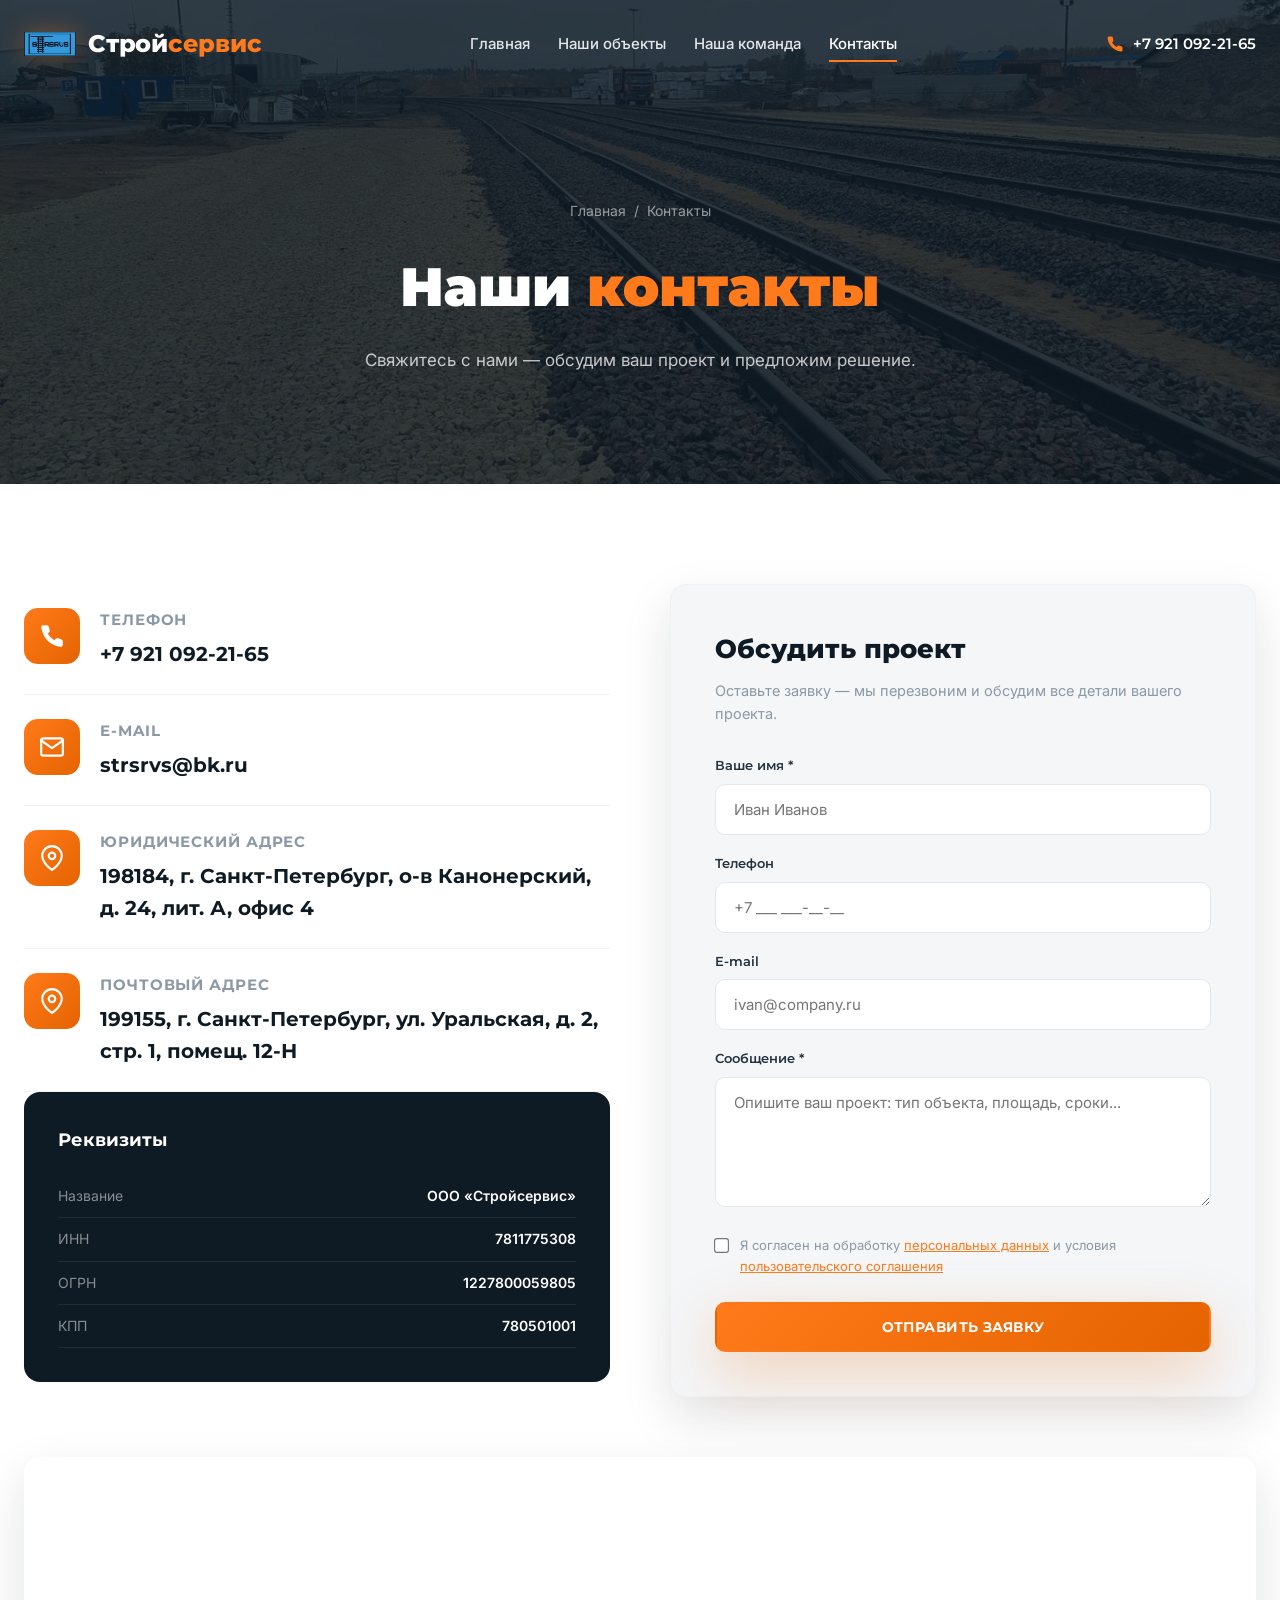
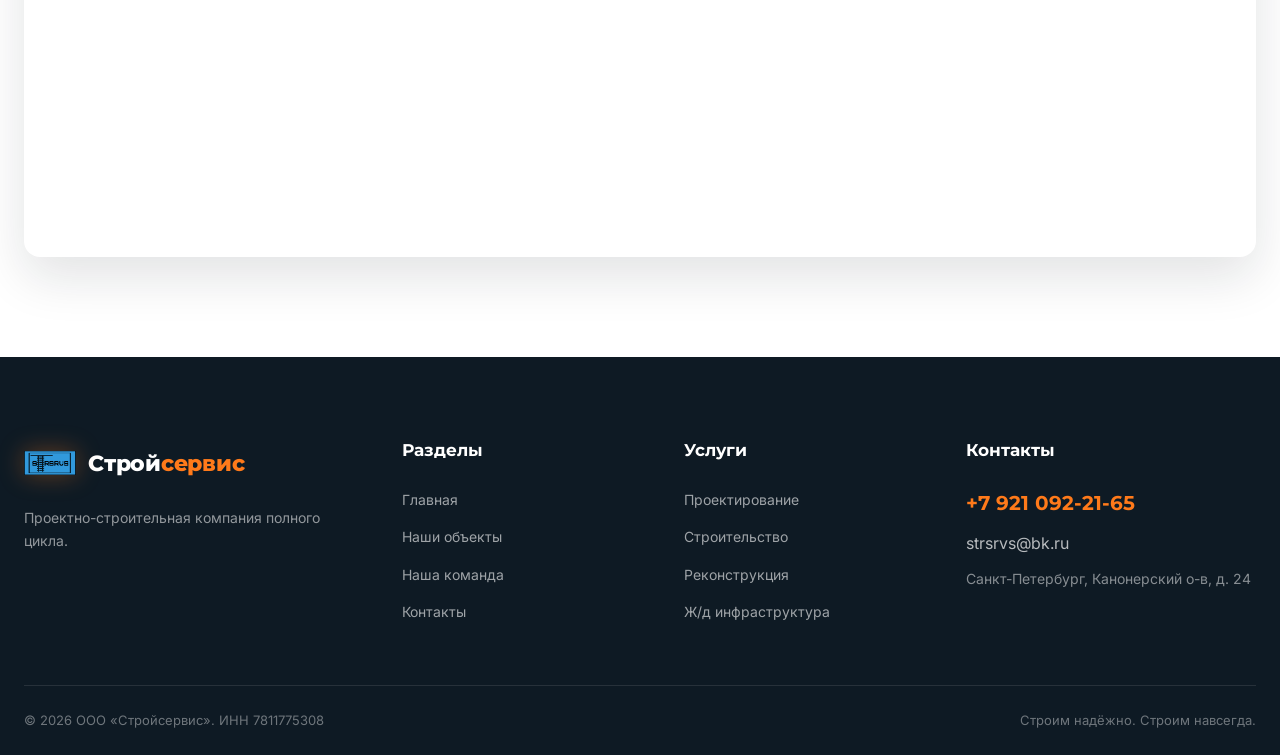
==== commit 83ba80e3: "Move 'Обсудить проект' button into burger menu" ====
--- a/pages/contacts.html
+++ b/pages/contacts.html
@@ -32,7 +32,6 @@
                 <svg width="18" height="18" viewBox="0 0 24 24" fill="none"><path d="M22 16.92v3a2 2 0 0 1-2.18 2 19.79 19.79 0 0 1-8.63-3.07 19.5 19.5 0 0 1-6-6 19.79 19.79 0 0 1-3.07-8.67A2 2 0 0 1 4.11 2h3a2 2 0 0 1 2 1.72c.127.96.361 1.903.7 2.81a2 2 0 0 1-.45 2.11L8.09 9.91a16 16 0 0 0 6 6l1.27-1.27a2 2 0 0 1 2.11-.45c.907.339 1.85.573 2.81.7A2 2 0 0 1 22 16.92z" fill="currentColor"/></svg>
                 <span>+7 921 092-21-65</span>
             </a>
-            <a href="contacts.html" class="btn btn-primary">Обсудить проект</a>
             <button class="burger" id="burger" aria-label="Меню"><span></span><span></span><span></span></button>
         </div>
     </div>
